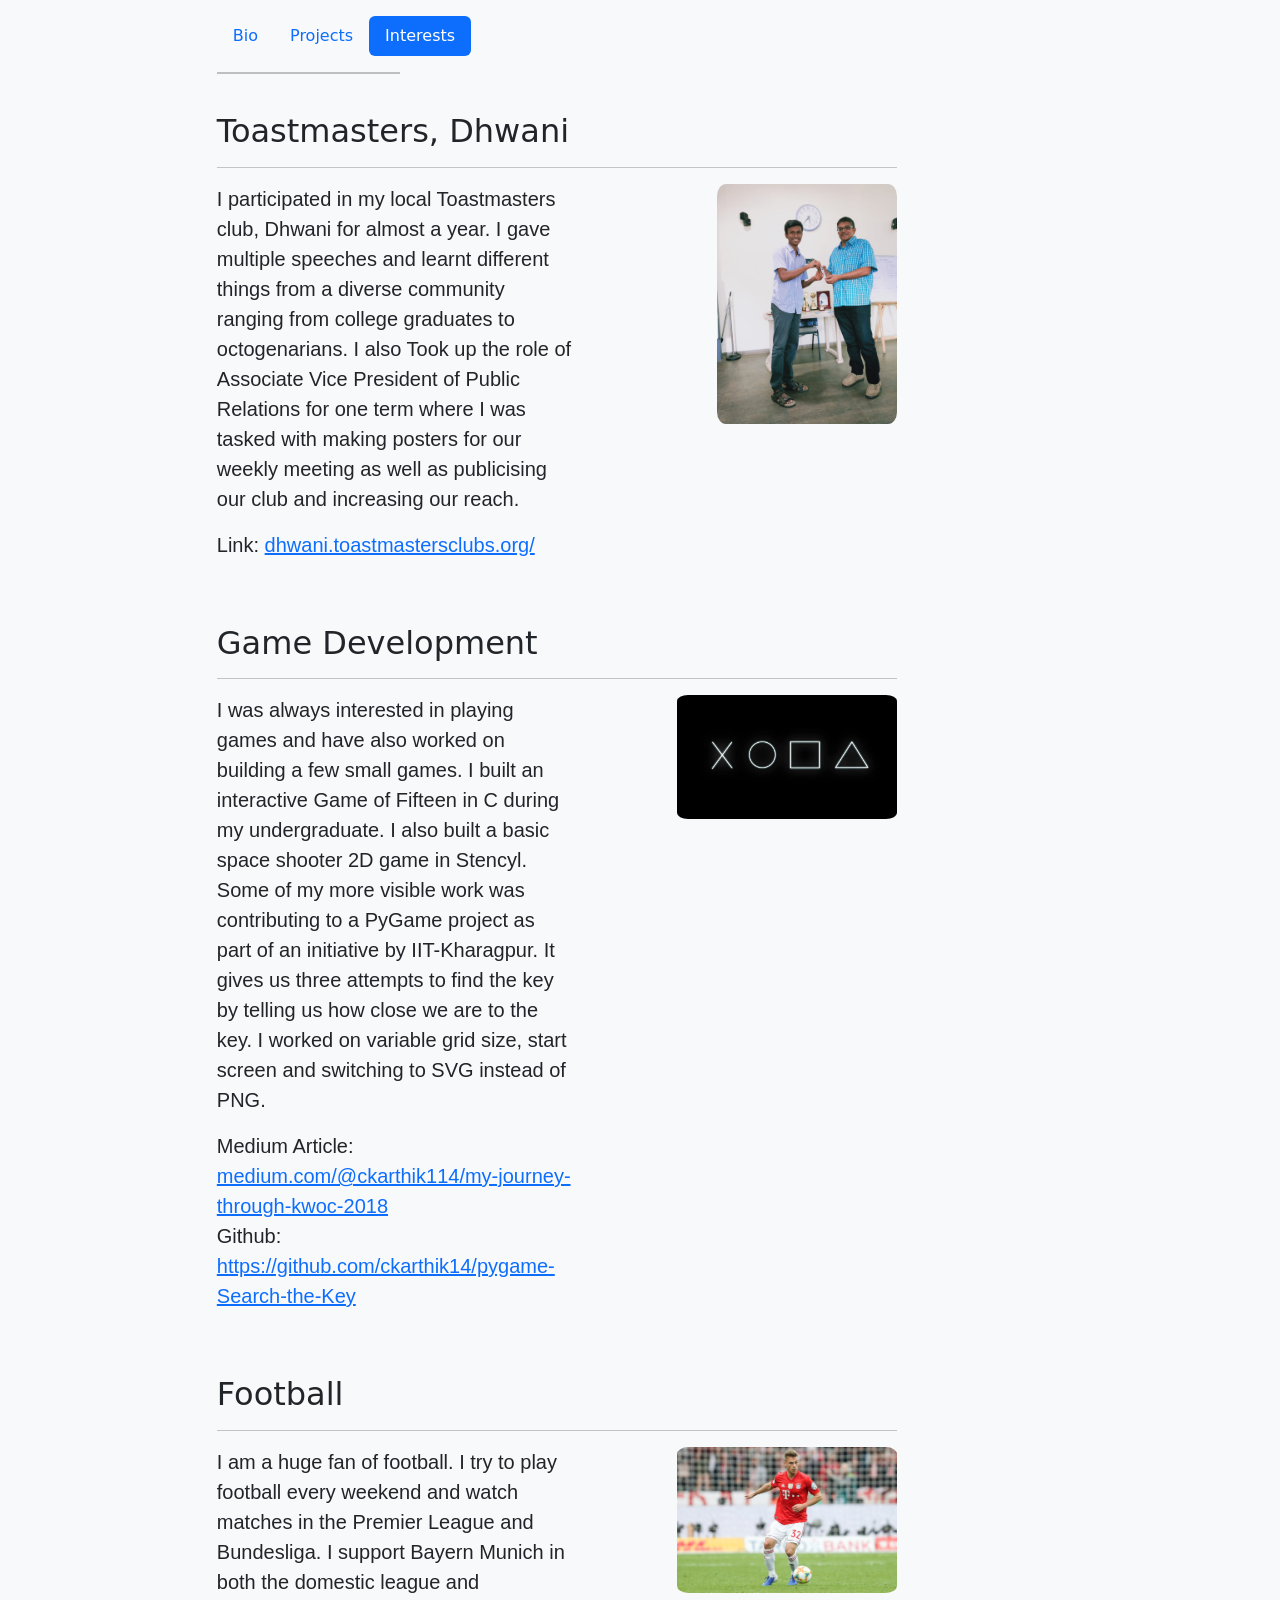
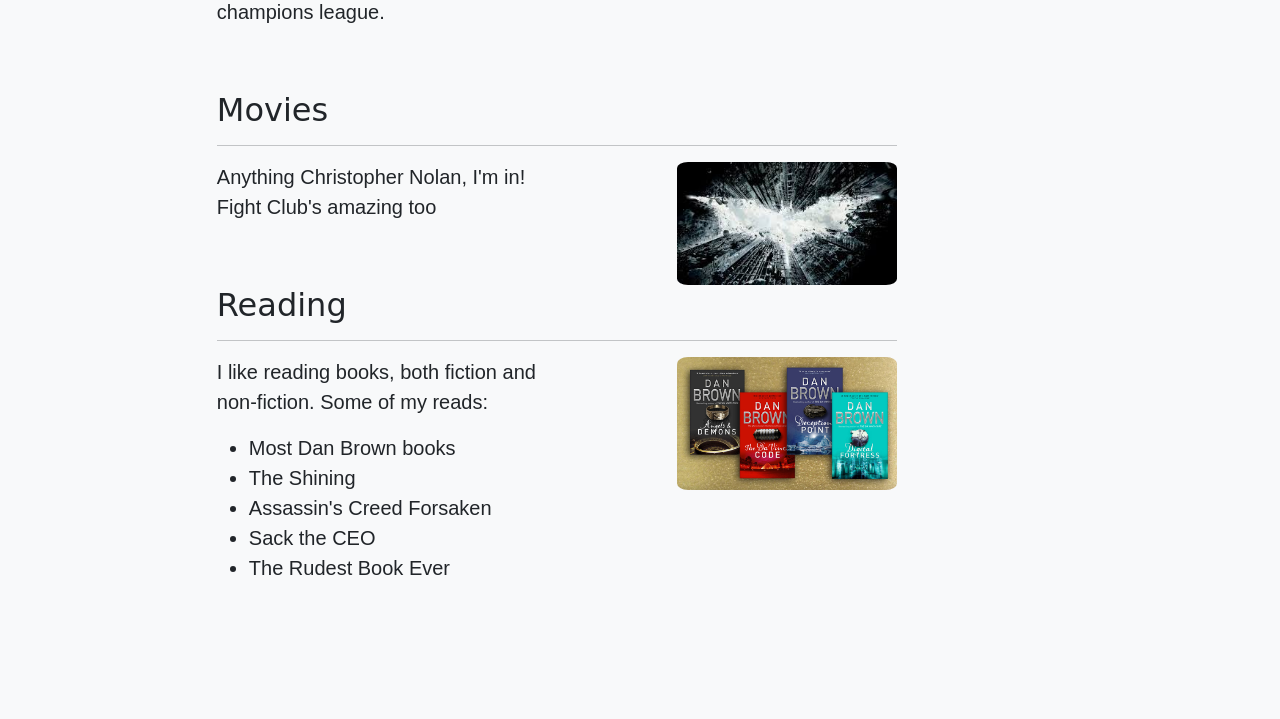
==== interests.html @ d8b8bfad "complete website" ====
<!DOCTYPE html>
<html>
<head>
	<title>Karthik Cottur</title>

    <meta charset="utf-8">
    <meta name="viewport" content="width=device-width, initial-scale=1">
    <meta name="description" content="">
    <title>Karthik Cottur</title>

	<link rel="stylesheet" href="assets/css/bootstrap.min.css">
    <link rel="stylesheet" href="assets/css/custom.css">


    </style>
</head>
<body class="bg-light">


    <div class="container content-margin content-nav">
        <header class="py-3">
            <ul class="nav nav-pills list-items-center">
                <li class="nav-item"><a href="./index.html" class="nav-link">Bio</a></li>
                <li class="nav-item"><a href="./projects.html" class="nav-link">Projects</a></li>
                <li class="nav-item"><a href="./interests.html" class="nav-link active" aria-current="page">Interests</a></li>
            </ul>
        </header>
        <div class="b-example-divider"></div>
    </div>
    

    <div class="container content-margin content-general">
        <h2>Toastmasters, Dhwani</h2><hr>
        <div class="pic-right">
            <img src = "assets/images/toastmasters.jpg" class="img-default-br" style="width: 180px;"/>
        </div>
        
        <div class="text-description-left">
            <p>
                I participated in my local Toastmasters club, Dhwani for almost a year. I gave multiple speeches and learnt different things from a diverse community ranging from college graduates to octogenarians. I also Took up the role of Associate Vice President of Public Relations for one term where I was tasked with making posters for our weekly meeting as well as publicising our club and increasing our reach.
                <br/>
                <p style="text-align: left;">
                    Link: <a href="https://dhwani.toastmastersclubs.org/" target="_blank">dhwani.toastmastersclubs.org/</a>
                </p>
            </p>
        </div>
    </div>

    <div class="container content-margin content-general">
        <h2>Game Development</h2><hr>
        <div class="pic-right">
            <img src = "assets/images/game-dev.jpg" class="img-default-br"/><br />
        </div>
        
        <div class="text-description-left">
            <p>
                I was always interested in playing games and have also worked on building a few small games. I built an interactive Game of Fifteen in C during my undergraduate. I also built a basic space shooter 2D game in Stencyl. Some of my more visible work was contributing to a PyGame project as part of an initiative by IIT-Kharagpur. It gives us three attempts to find the key by telling us how close we are to the key. I worked on variable grid size, start screen and switching to SVG instead of PNG.
                <br/>
                <p style="text-align: left;">
                    Medium Article: <a href="https://medium.com/@ckarthik114/my-journey-through-kwoc-2018-1ae8088c8c99" target="_blank">medium.com/@ckarthik114/my-journey-through-kwoc-2018</a><br />
                    Github: <a href="https://github.com/ckarthik14/pygame-Search-the-Key" target="_blank">https://github.com/ckarthik14/pygame-Search-the-Key</a>
                </p>
            </p>
        </div>
    </div>

    <div class="container content-margin content-general">
        <h2>Football</h2><hr>
        <div class="pic-right">
            <img src = "assets/images/football.jpeg" class="img-default-br"/>
        </div>
        
        <div class="text-description-left">
            <p>
                I am a huge fan of football. I try to play football every weekend and watch matches in the Premier League and Bundesliga. I support Bayern Munich in both the domestic league and champions league.
            </p>
        </div>
    </div>

    <div class="container content-margin content-general">
        <h2>Movies</h2><hr>
        <div class="pic-right">
            <img src = "assets/images/batman.jpg" class="img-default-br"/><br />
        </div>
        
        <div class="text-description-left">
            <p>
                Anything Christopher Nolan, I'm in! Fight Club's amazing too 
            </p>
        </div>
    </div>

    <div class="container content-margin content-general">
        <h2>Reading</h2><hr>
        <div class="pic-right">
            <img src = "assets/images/dan-brown.jpg" class="img-default-br"/><br />
        </div>
        
        <div class="text-description-left">
            <p>
                I like reading books, both fiction and non-fiction. Some of my reads:<br />
                <ul>
                    <li>Most Dan Brown books</li>
                    <li>The Shining</li>
                    <li>Assassin's Creed Forsaken</li>
                    <li>Sack the CEO</li>
                    <li>The Rudest Book Ever</li>

                </ul>
            </p>
        </div>
    </div>

    <br />
    <br />
    <br />

</body>
</html>
---- assets/css/custom.css ----
body {
    -ms-overflow-style: none; /* for Internet Explorer, Edge */
    scrollbar-width: none; /* for Firefox */
    overflow-y: scroll; 
  }
  
  body::-webkit-scrollbar {
    display: none; /* for Chrome, Safari, and Opera */
  }

.b-example-divider {
    width: 27%;
    height: 0rem;
    background-color: rgba(0, 0, 0, .1);
    border: solid rgba(0, 0, 0, .15);
    border-width: 1px 0;
    box-shadow: inset 0 .5em 1.5em rgba(0, 0, 0, .1), inset 0 .125em .5em rgba(0, 0, 0, .15);
}

.text-description-right {
    margin-left: 245px;
    font-size: 20px;
    font-family:'Trebuchet MS', 'Lucida Sans Unicode', 'Lucida Grande', 'Lucida Sans', Arial, sans-serif;
}

.text-description-left {
    margin-right: 325px;
    font-size: 20px;
    font-family:'Trebuchet MS', 'Lucida Sans Unicode', 'Lucida Grande', 'Lucida Sans', Arial, sans-serif;
}

.img-default {
    width: 220px;
    height: auto;
    border-radius: 5%;
}

.img-default-br {
    width: 220px;
    height: auto;
    border-radius: 5%;
    margin-bottom: 5%;
}

.pic-left {
    border-radius: 5%;
    text-align: center;
    float: left;
}

.pic-right {
    text-align: center;
    float: right;
}

.pic-desc {
    font-size: 20px;
    font-family:'Trebuchet MS', 'Lucida Sans Unicode', 'Lucida Grande', 'Lucida Sans', Arial, sans-serif;
    margin-top: 3%;
}

.img-small {
    width: 30px;
    height: auto;
}

.content-margin {
    flex:0 0 auto;
    width:55%;
    justify-content: left;
    margin-left: 16%;
}

.content-general {
    margin-bottom: 5%;
}

.content-nav {
    margin-bottom: 3%;
}

.content-bio {
    flex:0 0 auto;
    width: 16.667%;
    float: right;
    margin-right: 7%;
}

.content-bio-space {
    width: 15%;
}

@media (max-width: 1000px) {
    body {
        -ms-overflow-style: none; /* for Internet Explorer, Edge */
        scrollbar-width: none; /* for Firefox */
        overflow-y: scroll; 
        width: 100%;
      }
      
      body::-webkit-scrollbar {
        display: none; /* for Chrome, Safari, and Opera */
      }

    .list-items-center{
        width:max-content;
        margin: auto;
    }

    .b-example-divider {
        width: 245px;
        height: 0rem;
        background-color: rgba(0, 0, 0, .1);
        border: solid rgba(0, 0, 0, .15);
        border-width: 1px 0;
        box-shadow: inset 0 .5em 1.5em rgba(0, 0, 0, .1), inset 0 .125em .5em rgba(0, 0, 0, .15);
        margin: auto;
    }
    
    .text-description-right {
        margin: auto;
        text-align: justify;
        font-size: 18px;
        font-family:'Trebuchet MS', 'Lucida Sans Unicode', 'Lucida Grande', 'Lucida Sans', Arial, sans-serif;
    }
    
    .text-description-left {
        margin: auto;
        text-align: justify;
        font-size: 18px;
        font-family:'Trebuchet MS', 'Lucida Sans Unicode', 'Lucida Grande', 'Lucida Sans', Arial, sans-serif;
    }
    
    .img-default {
        width: 220px;
        height: auto;
        border-radius: 5%;
    }
    
    .pic-left {
        float:none;
        margin: auto
    }
    
    .pic-right {
        float: none;
        margin: auto;
    }
    
    .pic-desc {
        font-size: 20px;
        font-family:'Trebuchet MS', 'Lucida Sans Unicode', 'Lucida Grande', 'Lucida Sans', Arial, sans-serif;
        margin-top: 3%;
    }
    
    .img-small {
        width: 30px;
        height: auto;
    }
    
    .content-margin {
        flex:0 0 auto;
        width:87%;
        text-align: center;
        justify-content: center;
        margin-left: auto;
    }

    .content-general {
        margin-bottom: 9%;
    }
    
    .content-nav {
        margin-bottom: 3%;
    }
    
    .content-bio {
        flex:0 0 auto;
        width: 75%;
        margin-bottom: 7%;
        float:none;
        margin-top: auto;
        margin-right: auto;
    }

    .content-bio-space {
        height: auto;
    }
}
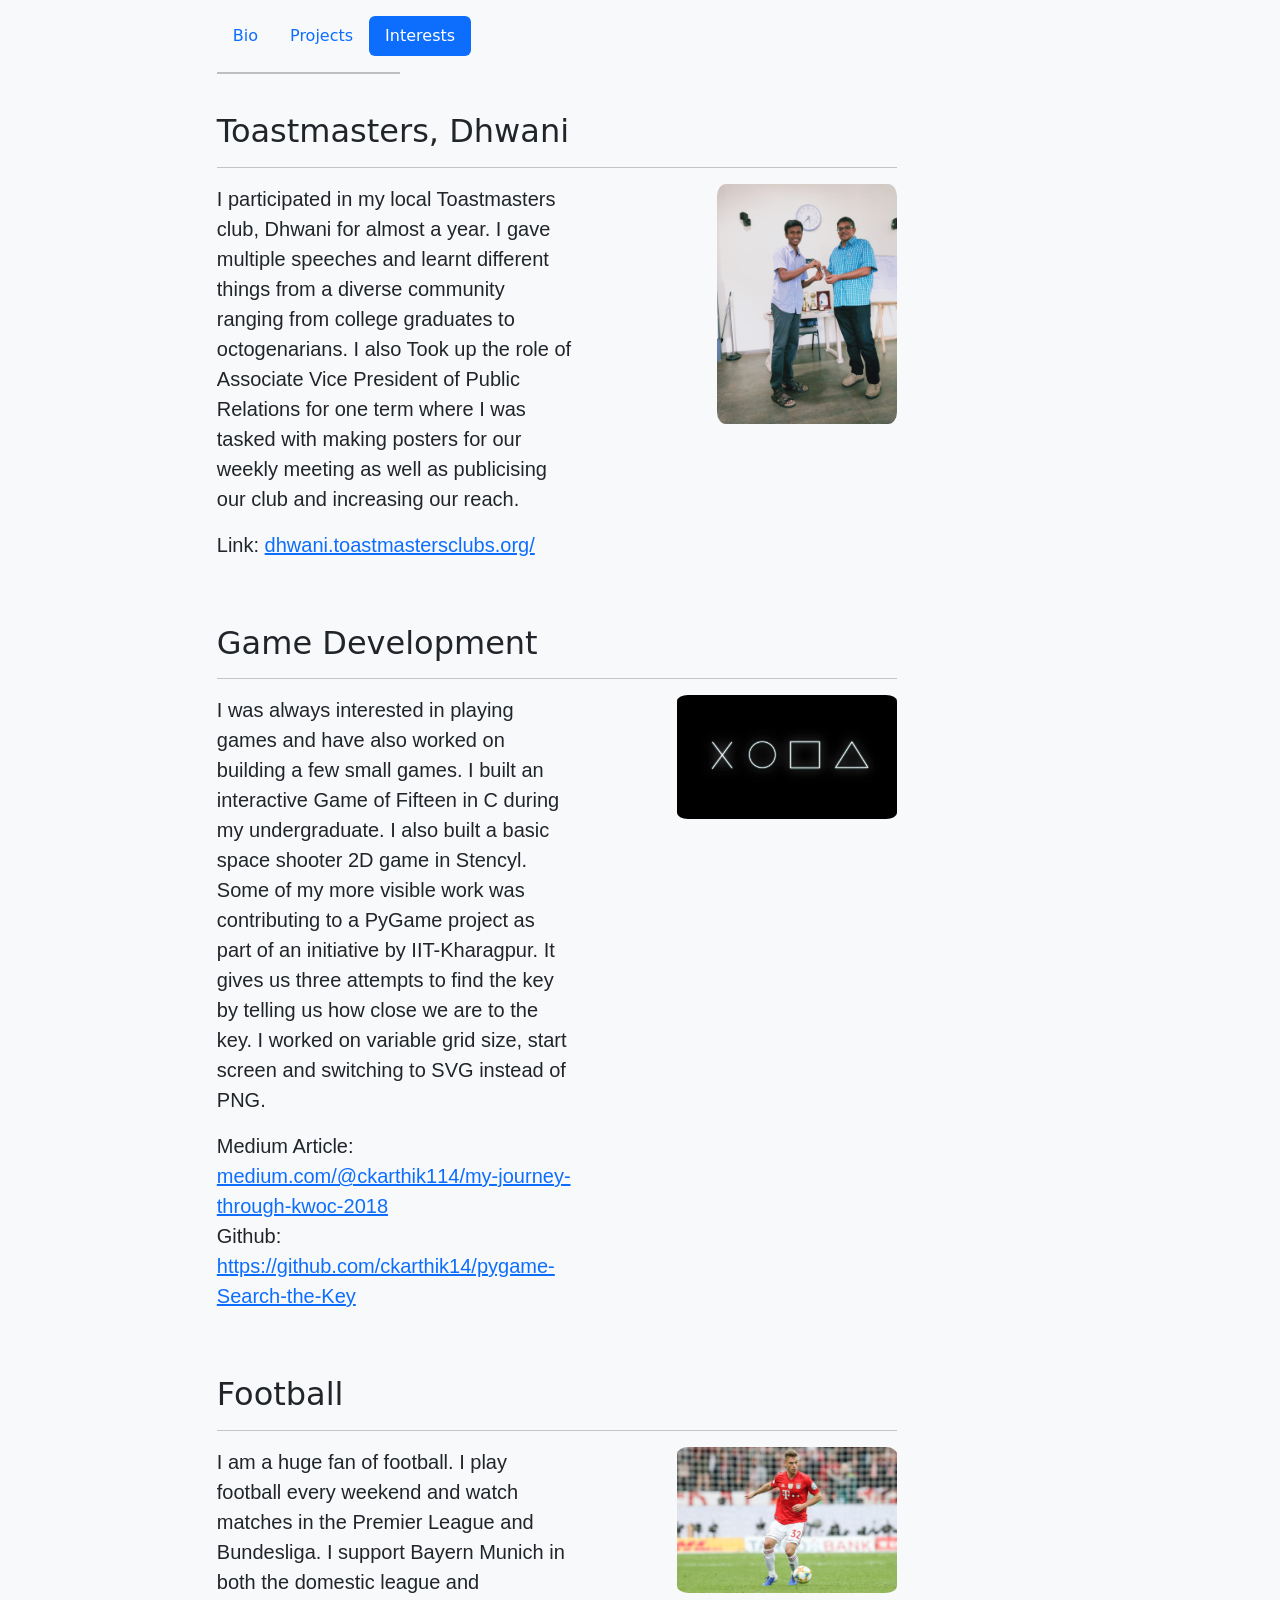
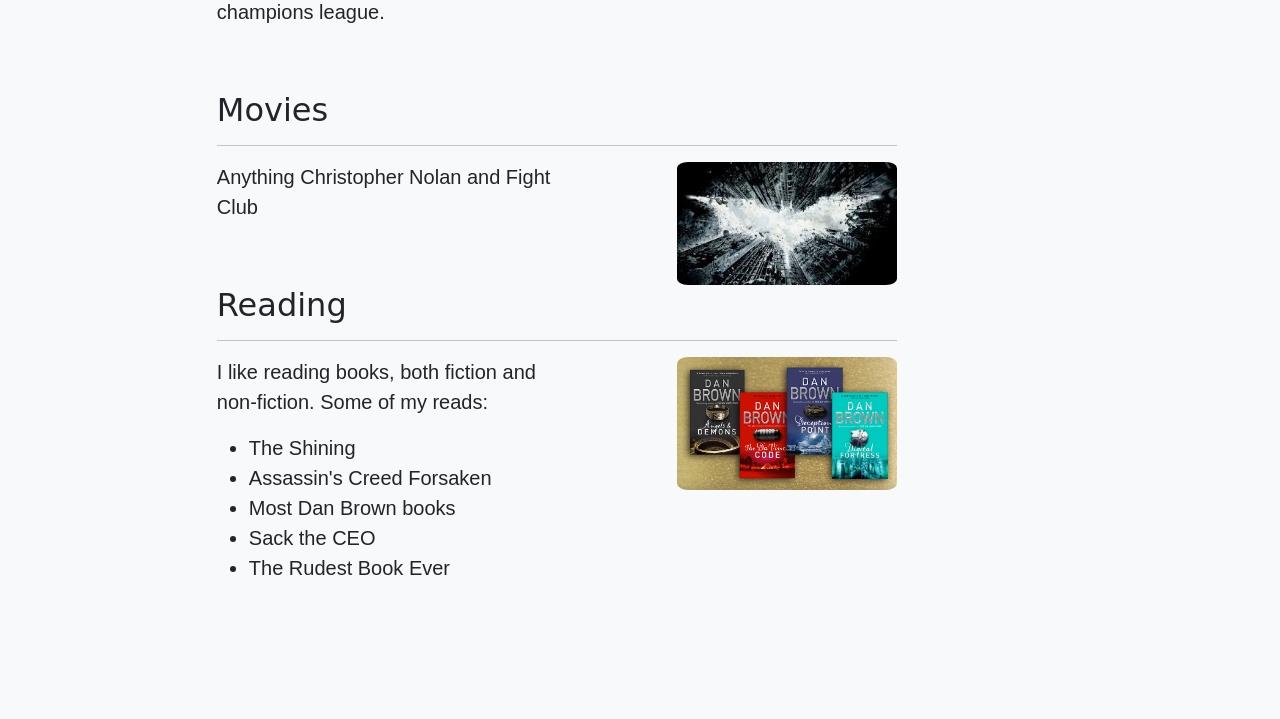
==== commit 6cc8b044: "updated stuff" ====
--- a/interests.html
+++ b/interests.html
@@ -72,7 +72,7 @@
         
         <div class="text-description-left">
             <p>
-                I am a huge fan of football. I try to play football every weekend and watch matches in the Premier League and Bundesliga. I support Bayern Munich in both the domestic league and champions league.
+                I am a huge fan of football. I play football every weekend and watch matches in the Premier League and Bundesliga. I support Bayern Munich in both the domestic league and champions league.
             </p>
         </div>
     </div>
@@ -85,7 +85,7 @@
         
         <div class="text-description-left">
             <p>
-                Anything Christopher Nolan, I'm in! Fight Club's amazing too 
+                Anything Christopher Nolan and Fight Club 
             </p>
         </div>
     </div>
@@ -100,9 +100,9 @@
             <p>
                 I like reading books, both fiction and non-fiction. Some of my reads:<br />
                 <ul>
-                    <li>Most Dan Brown books</li>
                     <li>The Shining</li>
                     <li>Assassin's Creed Forsaken</li>
+                    <li>Most Dan Brown books</li>
                     <li>Sack the CEO</li>
                     <li>The Rudest Book Ever</li>
 
--- a/assets/css/custom.css
+++ b/assets/css/custom.css
@@ -171,13 +171,13 @@
     }
     
     .content-nav {
-        margin-bottom: 3%;
+        margin-bottom: 10%;
     }
     
     .content-bio {
         flex:0 0 auto;
         width: 75%;
-        margin-bottom: 7%;
+        margin-bottom: 15%;
         float:none;
         margin-top: auto;
         margin-right: auto;
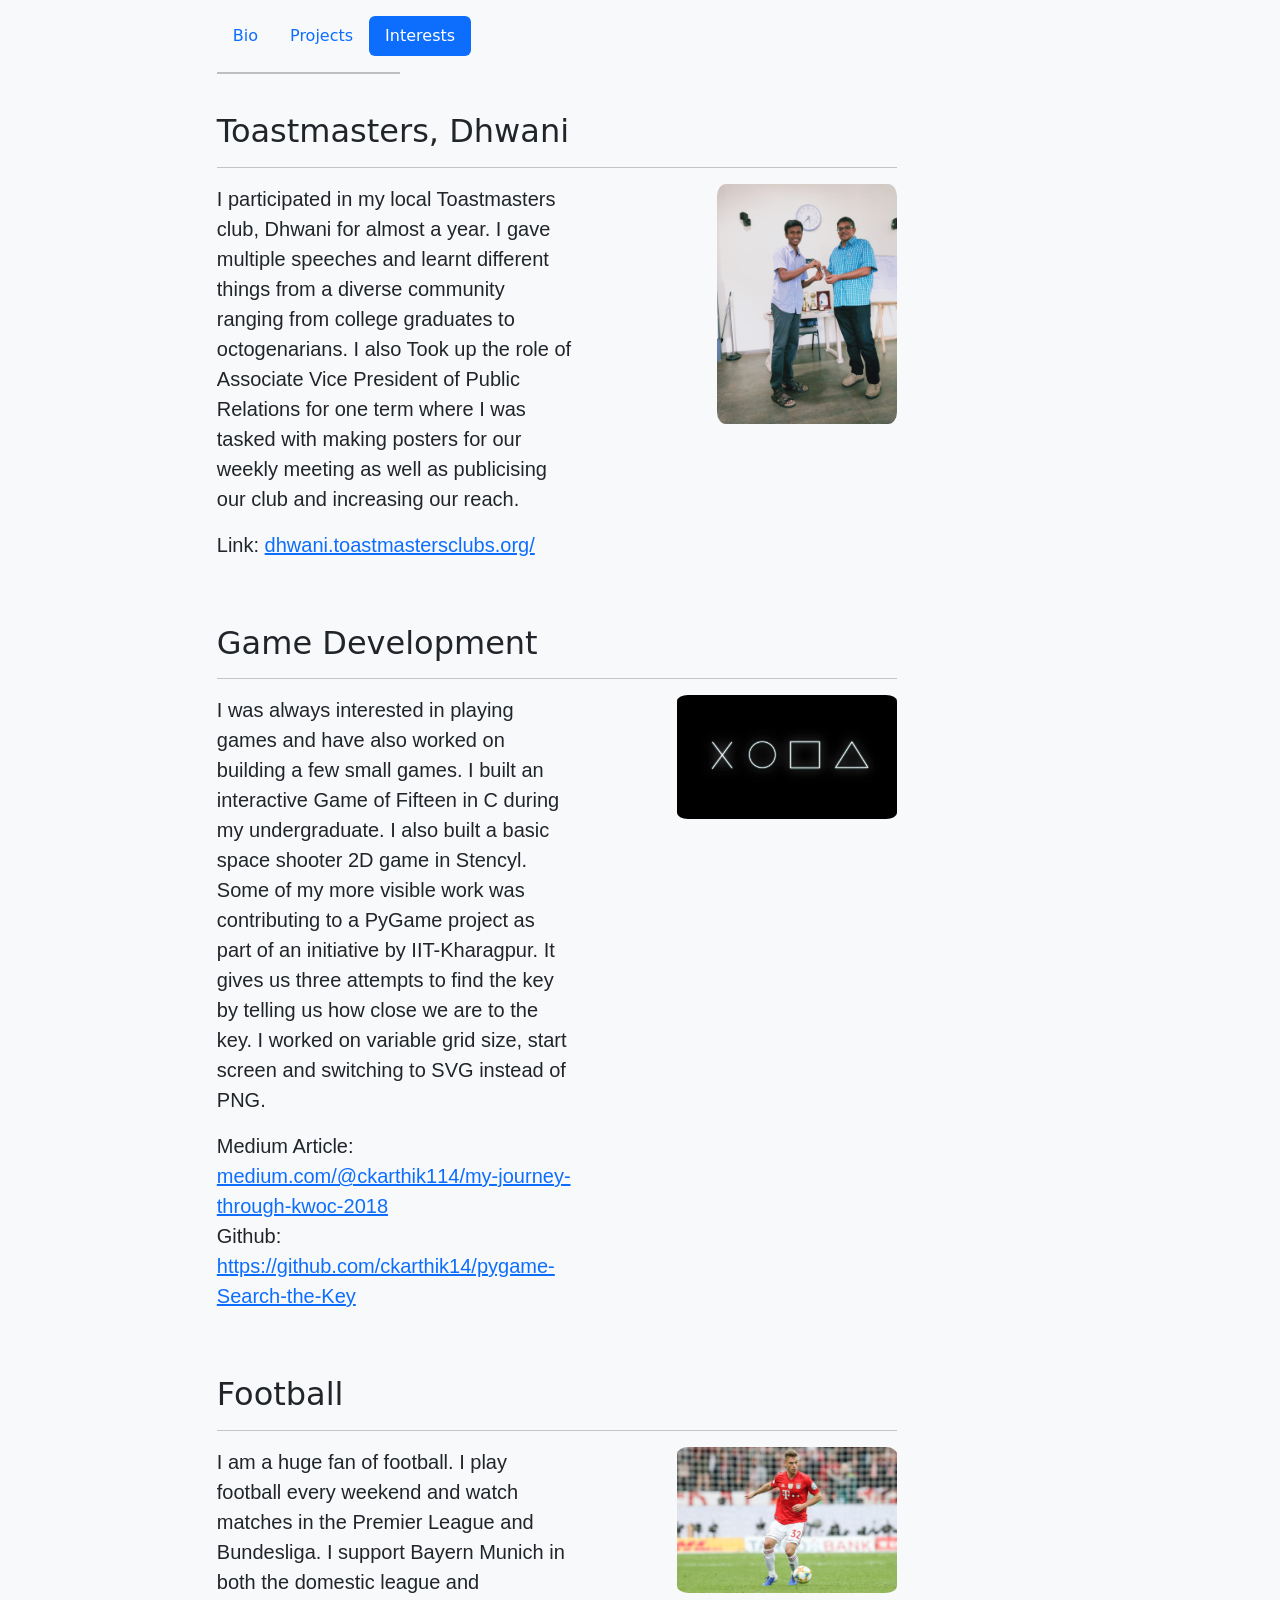
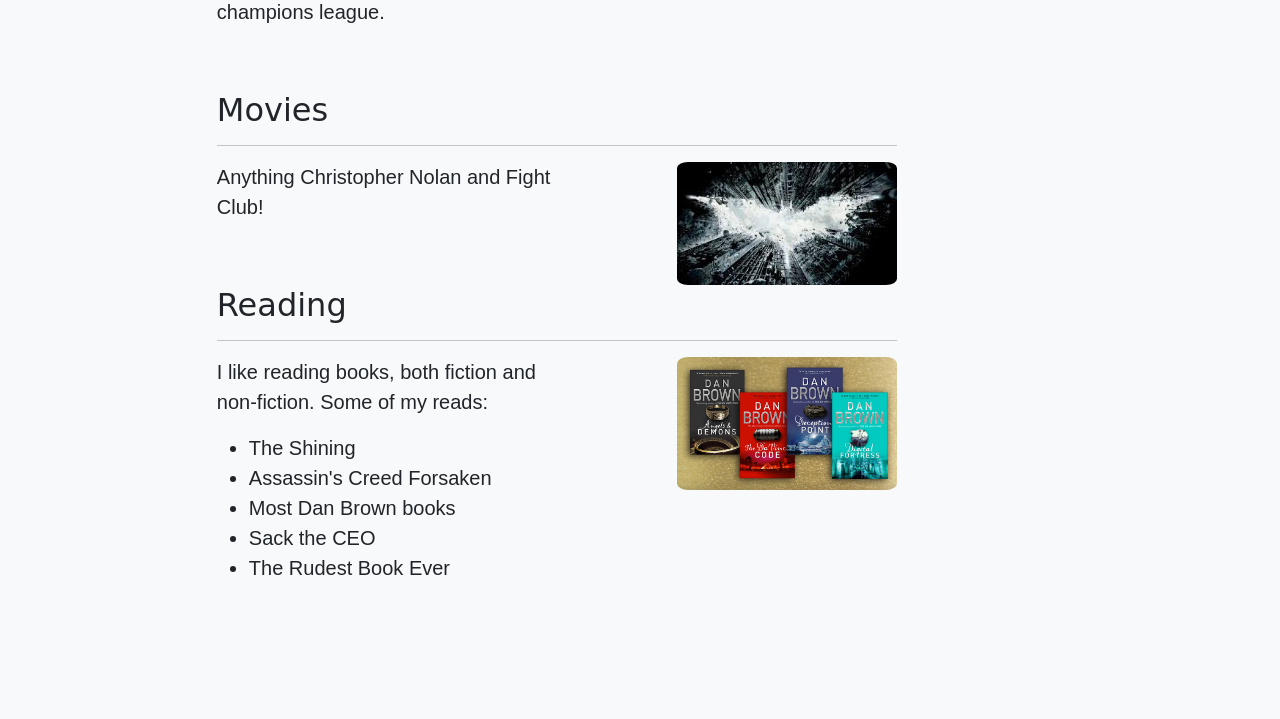
==== commit 8cfc0f10: "small change" ====
--- a/interests.html
+++ b/interests.html
@@ -85,7 +85,7 @@
         
         <div class="text-description-left">
             <p>
-                Anything Christopher Nolan and Fight Club 
+                Anything Christopher Nolan and Fight Club!
             </p>
         </div>
     </div>
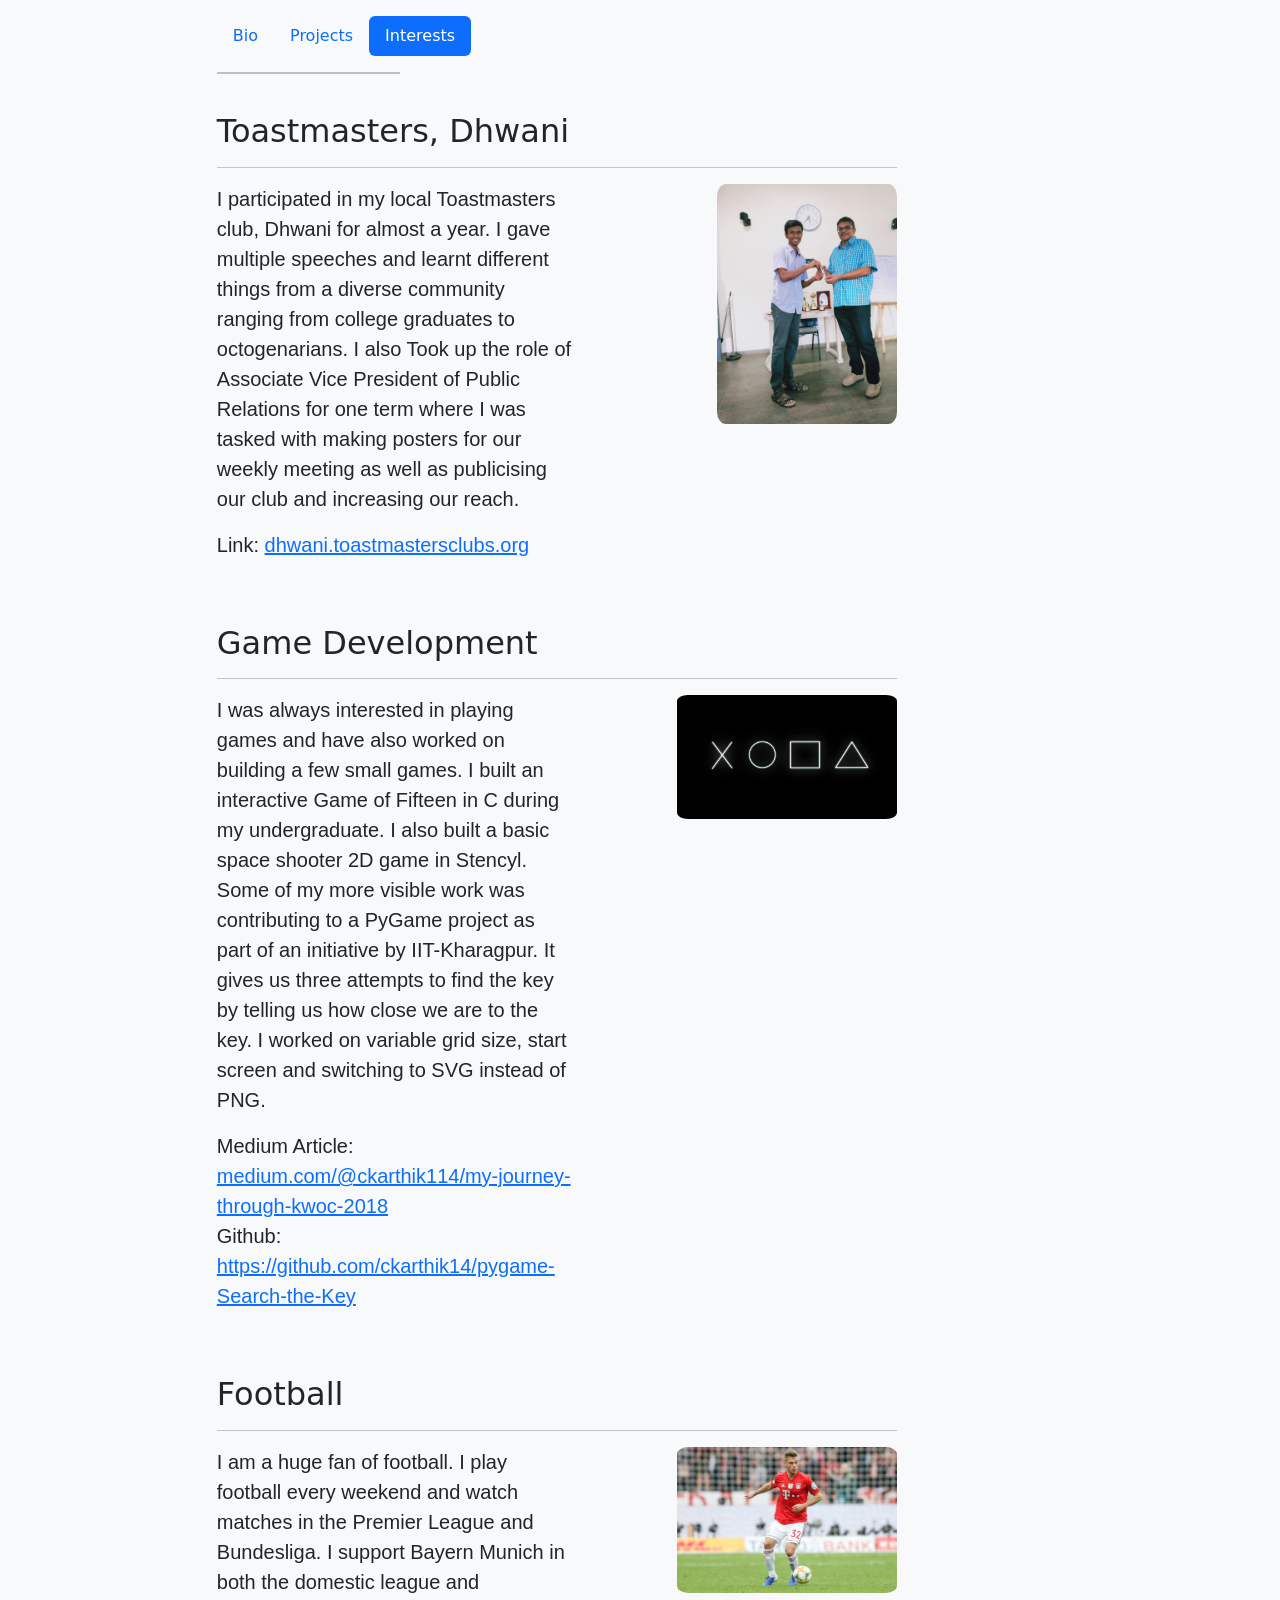
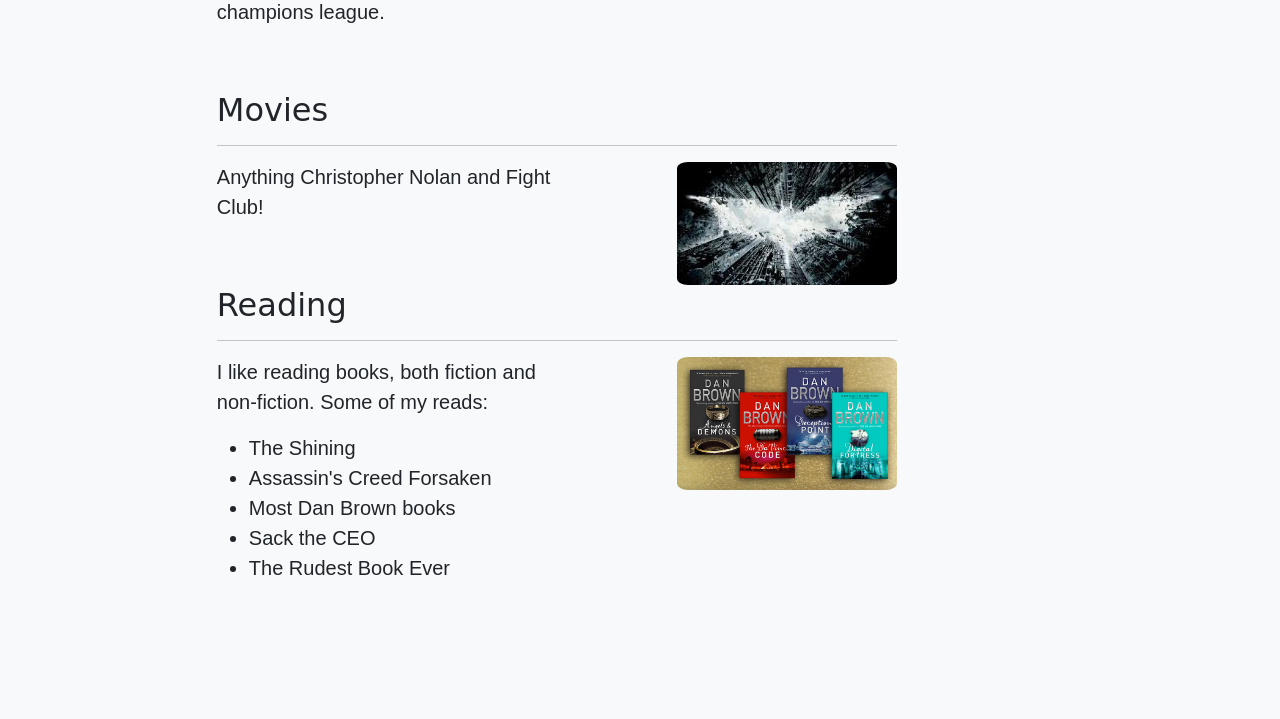
==== commit 7501ca69: "small change" ====
--- a/interests.html
+++ b/interests.html
@@ -10,7 +10,7 @@
 
 	<link rel="stylesheet" href="assets/css/bootstrap.min.css">
     <link rel="stylesheet" href="assets/css/custom.css">
-
+    <link rel="icon" href="assets/images/kc.jpeg">
 
     </style>
 </head>
@@ -40,7 +40,7 @@
                 I participated in my local Toastmasters club, Dhwani for almost a year. I gave multiple speeches and learnt different things from a diverse community ranging from college graduates to octogenarians. I also Took up the role of Associate Vice President of Public Relations for one term where I was tasked with making posters for our weekly meeting as well as publicising our club and increasing our reach.
                 <br/>
                 <p style="text-align: left;">
-                    Link: <a href="https://dhwani.toastmastersclubs.org/" target="_blank">dhwani.toastmastersclubs.org/</a>
+                    Link: <a href="https://dhwani.toastmastersclubs.org/" target="_blank">dhwani.toastmastersclubs.org</a>
                 </p>
             </p>
         </div>
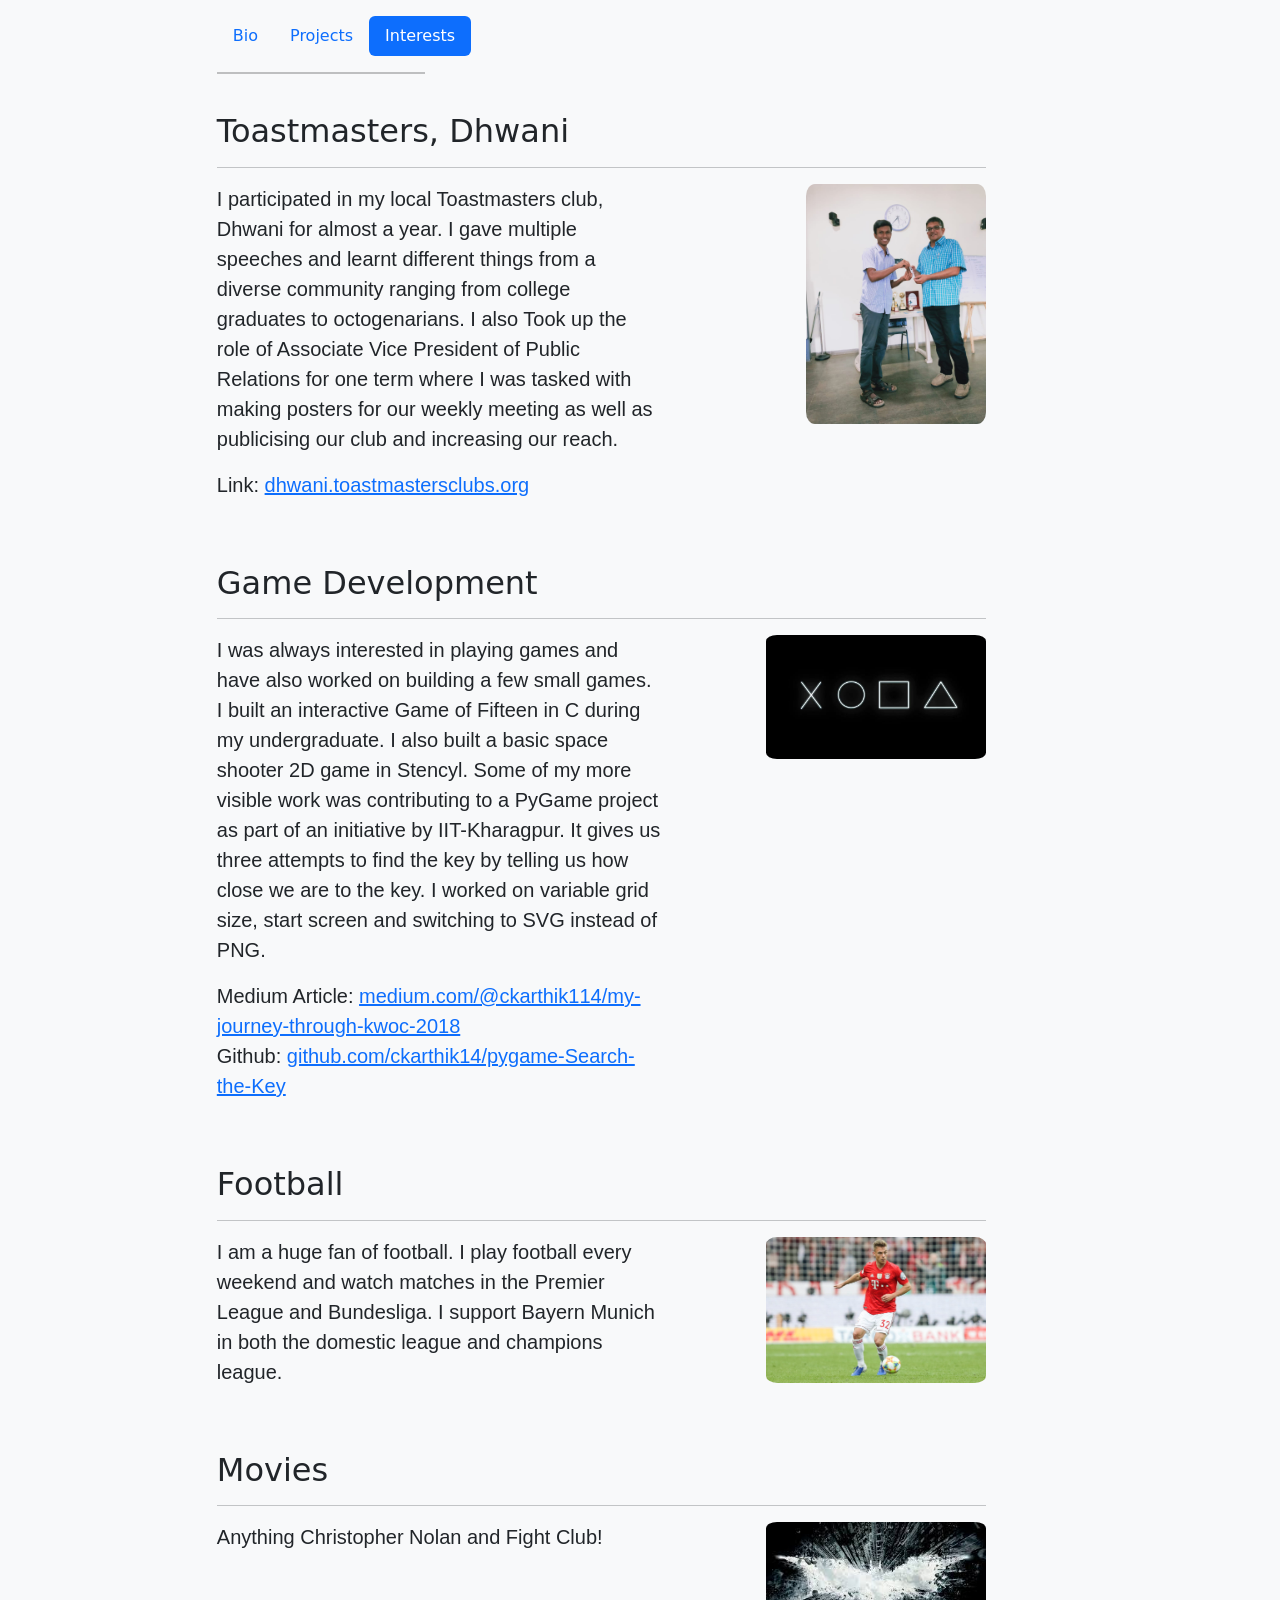
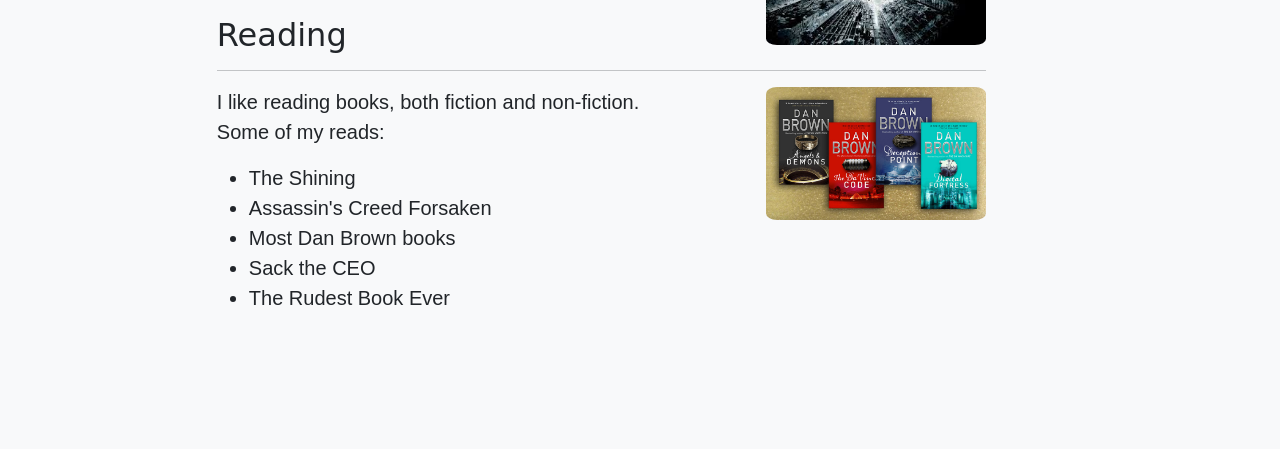
==== commit 82c929b4: "more improvements" ====
--- a/interests.html
+++ b/interests.html
@@ -17,7 +17,7 @@
 <body class="bg-light">
 
 
-    <div class="container content-margin content-nav">
+    <div class="container content-margin-wide content-nav">
         <header class="py-3">
             <ul class="nav nav-pills list-items-center">
                 <li class="nav-item"><a href="./index.html" class="nav-link">Bio</a></li>
@@ -29,7 +29,7 @@
     </div>
     
 
-    <div class="container content-margin content-general">
+    <div class="container content-margin-wide content-general">
         <h2>Toastmasters, Dhwani</h2><hr>
         <div class="pic-right">
             <img src = "assets/images/toastmasters.jpg" class="img-default-br" style="width: 180px;"/>
@@ -46,7 +46,7 @@
         </div>
     </div>
 
-    <div class="container content-margin content-general">
+    <div class="container content-margin-wide content-general">
         <h2>Game Development</h2><hr>
         <div class="pic-right">
             <img src = "assets/images/game-dev.jpg" class="img-default-br"/><br />
@@ -58,13 +58,13 @@
                 <br/>
                 <p style="text-align: left;">
                     Medium Article: <a href="https://medium.com/@ckarthik114/my-journey-through-kwoc-2018-1ae8088c8c99" target="_blank">medium.com/@ckarthik114/my-journey-through-kwoc-2018</a><br />
-                    Github: <a href="https://github.com/ckarthik14/pygame-Search-the-Key" target="_blank">https://github.com/ckarthik14/pygame-Search-the-Key</a>
+                    Github: <a href="https://github.com/ckarthik14/pygame-Search-the-Key" target="_blank">github.com/ckarthik14/pygame-Search-the-Key</a>
                 </p>
             </p>
         </div>
     </div>
 
-    <div class="container content-margin content-general">
+    <div class="container content-margin-wide content-general">
         <h2>Football</h2><hr>
         <div class="pic-right">
             <img src = "assets/images/football.jpeg" class="img-default-br"/>
@@ -77,7 +77,7 @@
         </div>
     </div>
 
-    <div class="container content-margin content-general">
+    <div class="container content-margin-wide content-general">
         <h2>Movies</h2><hr>
         <div class="pic-right">
             <img src = "assets/images/batman.jpg" class="img-default-br"/><br />
@@ -90,7 +90,7 @@
         </div>
     </div>
 
-    <div class="container content-margin content-general">
+    <div class="container content-margin-wide content-general">
         <h2>Reading</h2><hr>
         <div class="pic-right">
             <img src = "assets/images/dan-brown.jpg" class="img-default-br"/><br />
--- a/assets/css/custom.css
+++ b/assets/css/custom.css
@@ -67,6 +67,13 @@
 .content-margin {
     flex:0 0 auto;
     width:55%;
+    justify-content: left;
+    margin-left: 16%;
+}
+
+.content-margin-wide {
+    flex:0 0 auto;
+    width:62%;
     justify-content: left;
     margin-left: 16%;
 }
@@ -122,6 +129,7 @@
         text-align: justify;
         font-size: 18px;
         font-family:'Trebuchet MS', 'Lucida Sans Unicode', 'Lucida Grande', 'Lucida Sans', Arial, sans-serif;
+        width: 100%;
     }
     
     .text-description-left {
@@ -129,6 +137,7 @@
         text-align: justify;
         font-size: 18px;
         font-family:'Trebuchet MS', 'Lucida Sans Unicode', 'Lucida Grande', 'Lucida Sans', Arial, sans-serif;
+        width: 100%;
     }
     
     .img-default {
@@ -164,10 +173,20 @@
         text-align: center;
         justify-content: center;
         margin-left: auto;
+        overflow-wrap: break-word;
+    }
+
+    .content-margin-wide {
+        flex:0 0 auto;
+        width:87%;
+        text-align: center;
+        justify-content: center;
+        margin-left: auto;
+        overflow-wrap: break-word;
     }
 
     .content-general {
-        margin-bottom: 9%;
+        margin-bottom: 20%;
     }
     
     .content-nav {
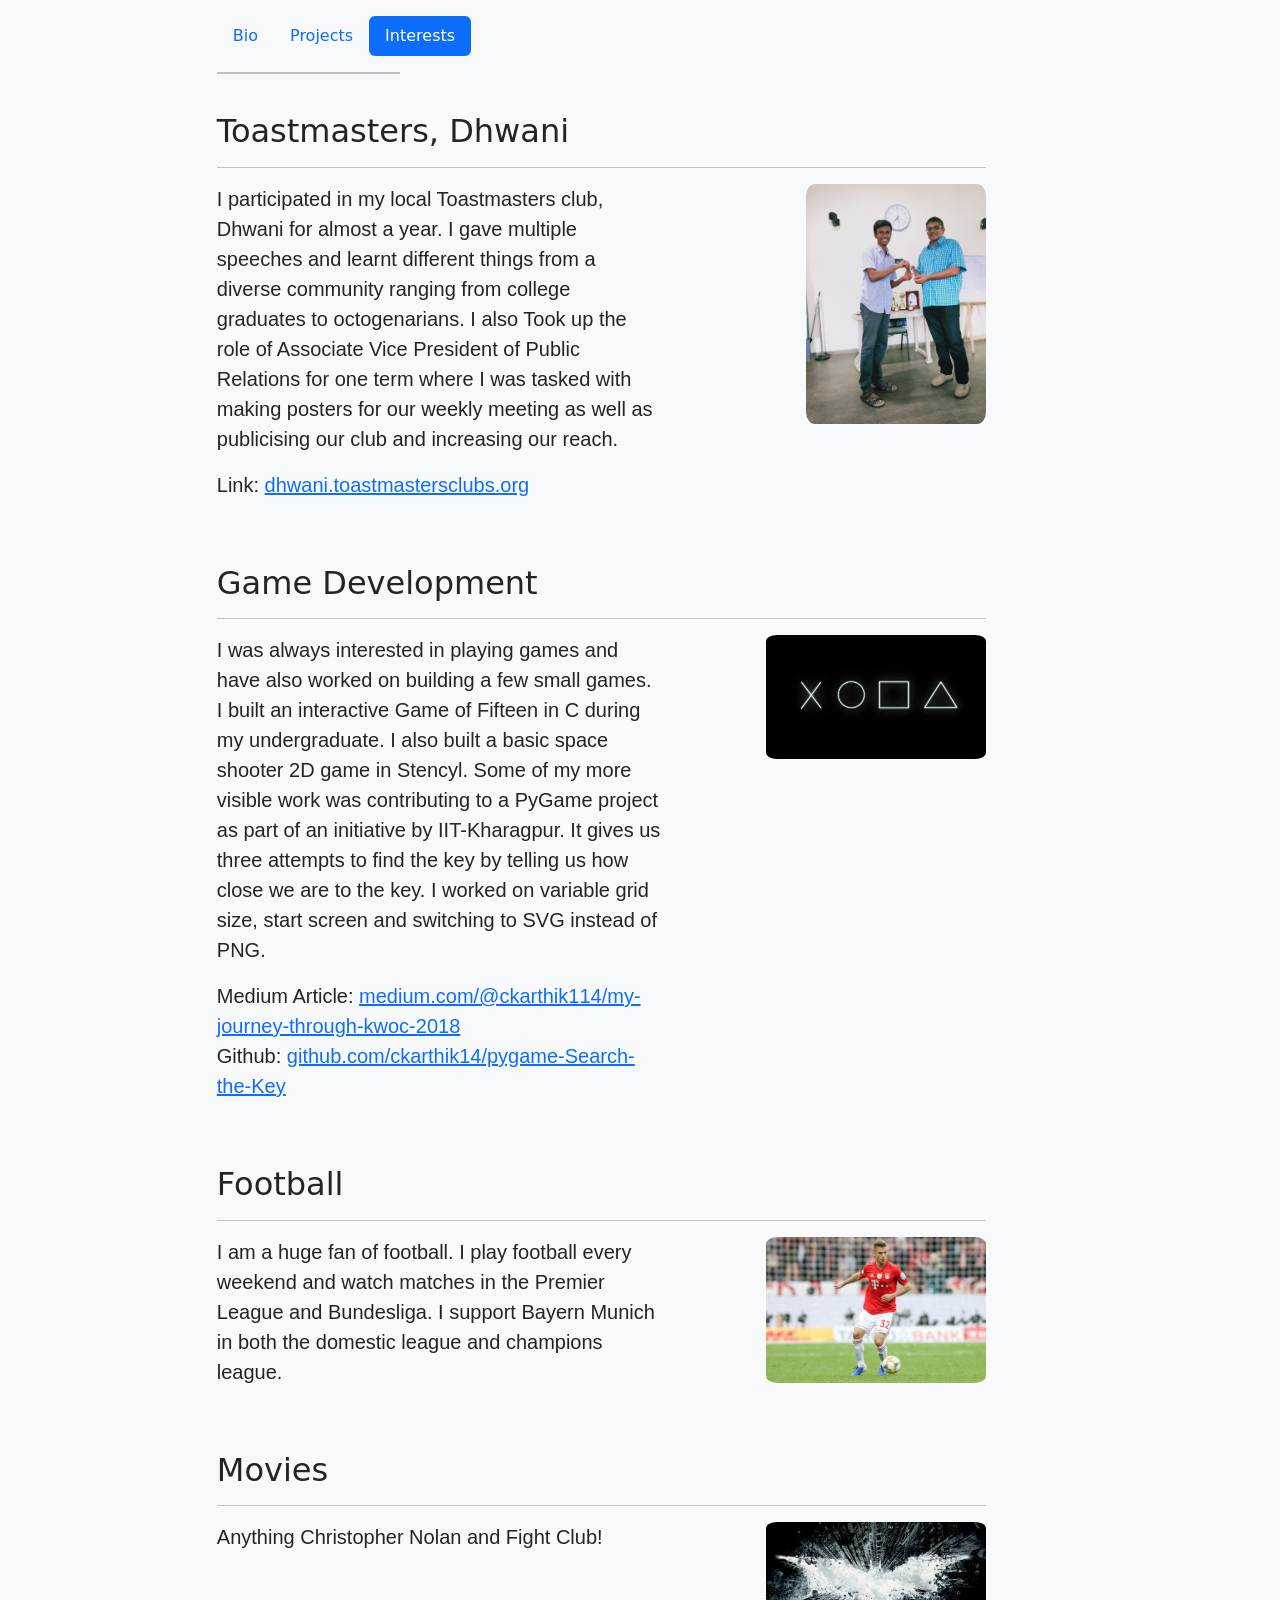
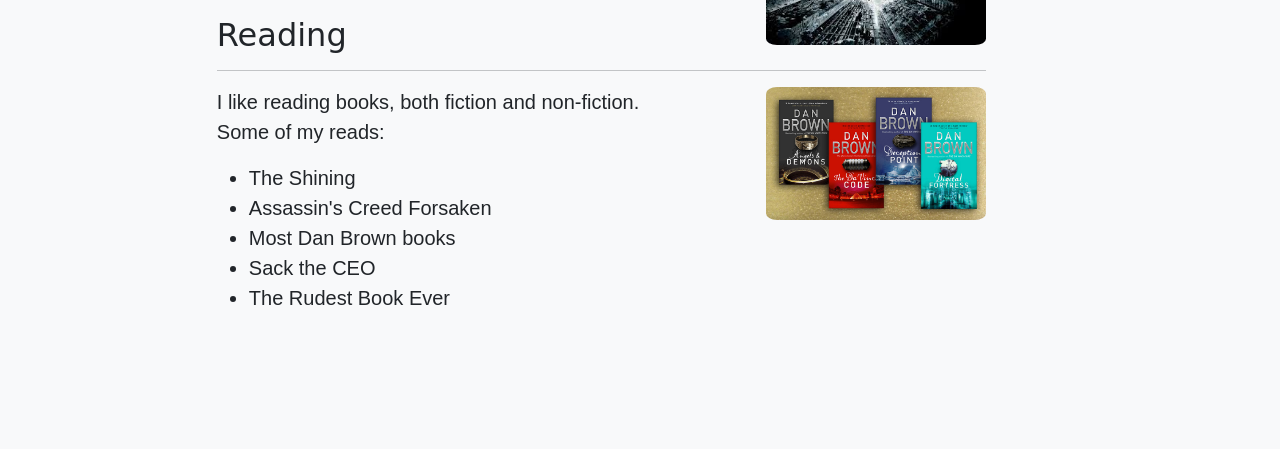
==== commit c1932558: "small change" ====
--- a/interests.html
+++ b/interests.html
@@ -17,7 +17,7 @@
 <body class="bg-light">
 
 
-    <div class="container content-margin-wide content-nav">
+    <div class="container content-margin content-nav">
         <header class="py-3">
             <ul class="nav nav-pills list-items-center">
                 <li class="nav-item"><a href="./index.html" class="nav-link">Bio</a></li>
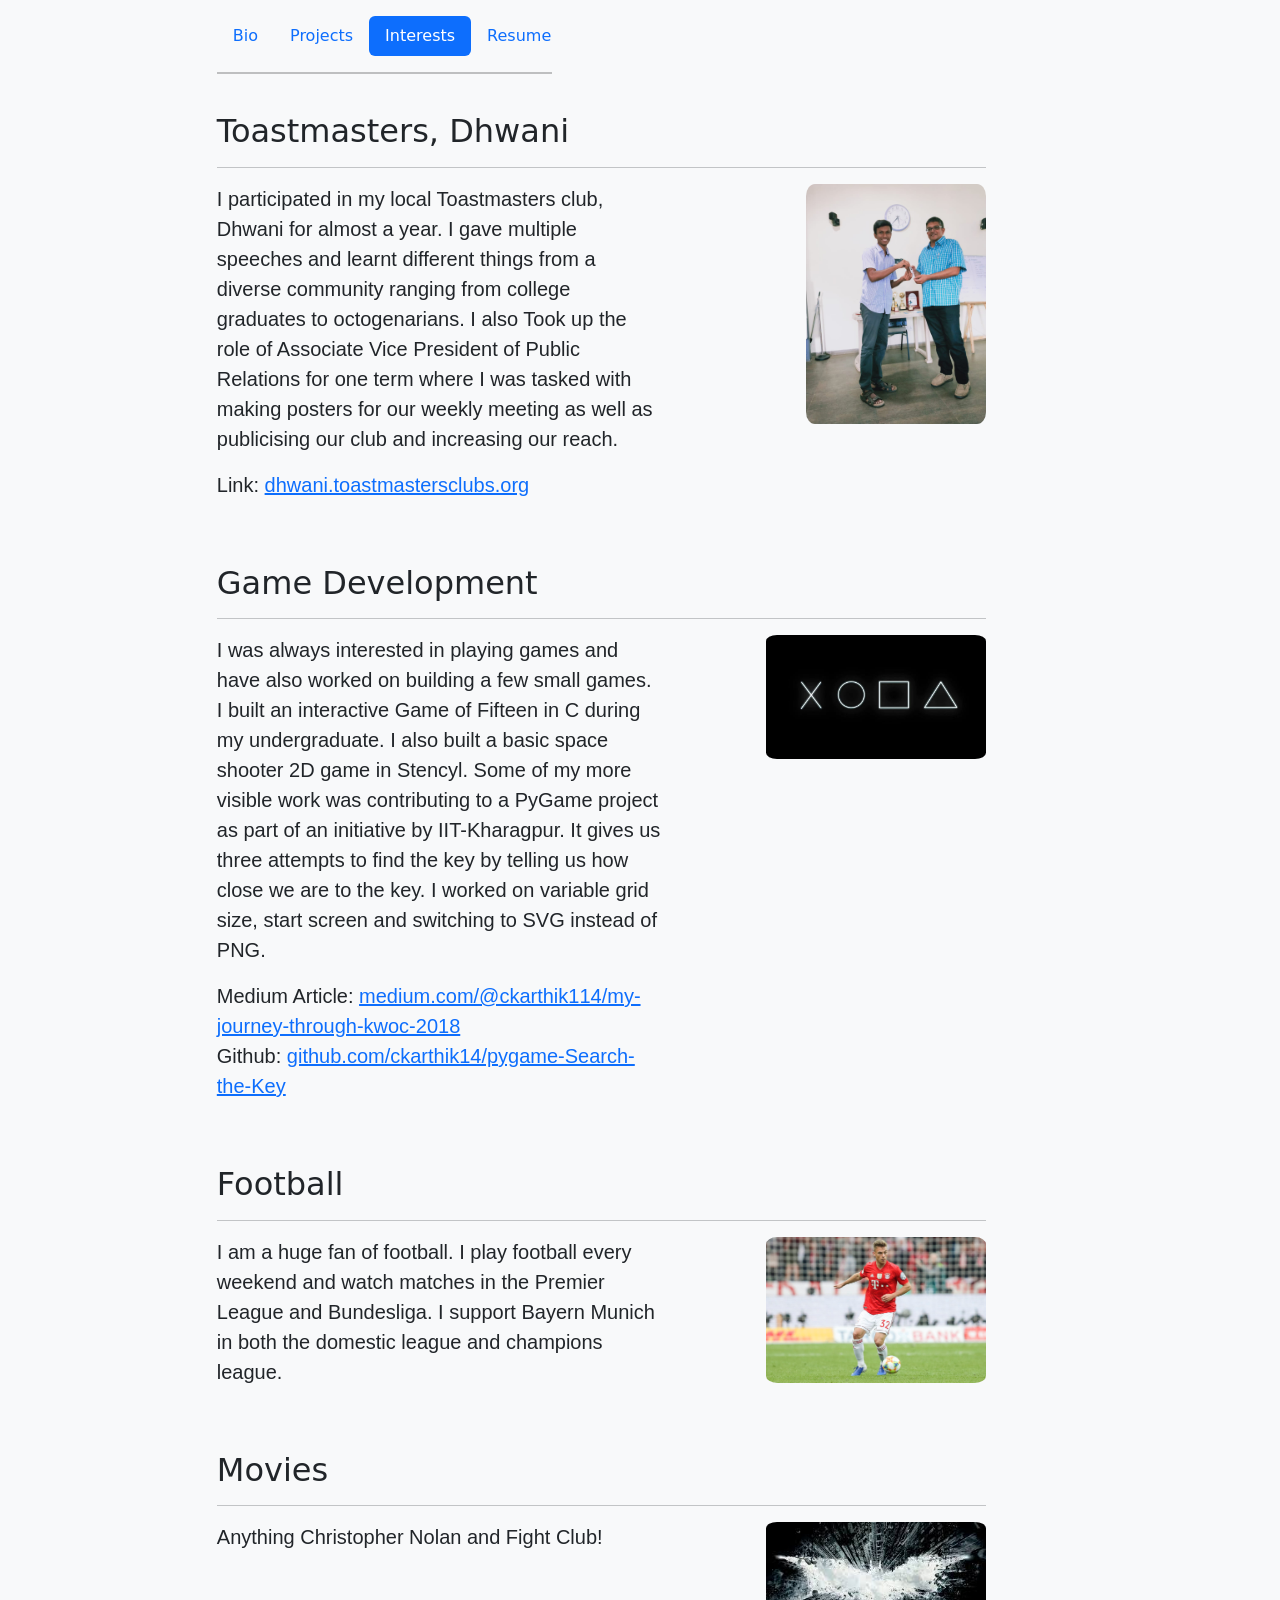
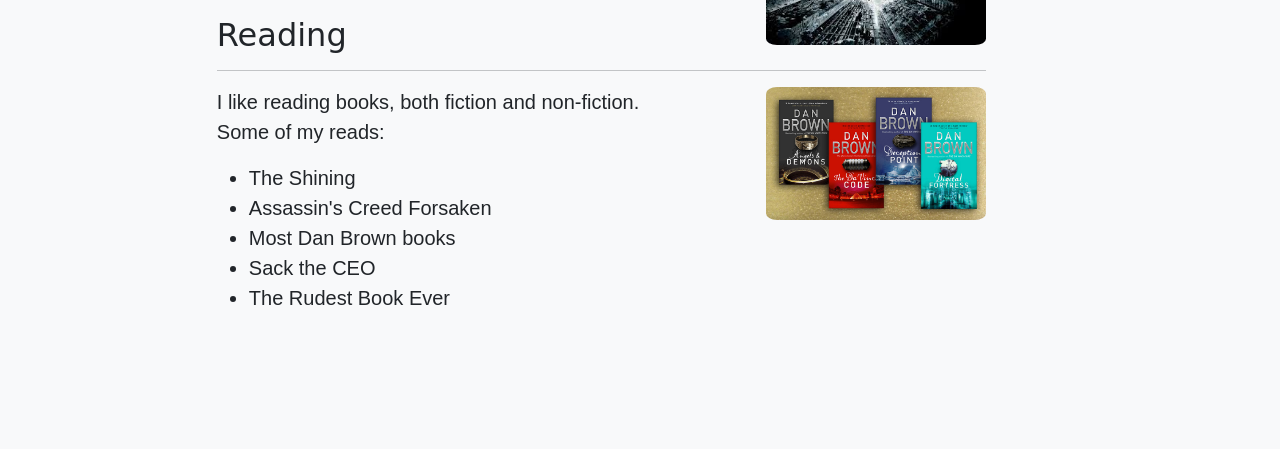
==== commit f5b43d25: "added resume" ====
--- a/interests.html
+++ b/interests.html
@@ -17,12 +17,13 @@
 <body class="bg-light">
 
 
-    <div class="container content-margin content-nav">
+    <div class="container content-margin-nav content-nav">
         <header class="py-3">
             <ul class="nav nav-pills list-items-center">
                 <li class="nav-item"><a href="./index.html" class="nav-link">Bio</a></li>
                 <li class="nav-item"><a href="./projects.html" class="nav-link">Projects</a></li>
                 <li class="nav-item"><a href="./interests.html" class="nav-link active" aria-current="page">Interests</a></li>
+                <li class="nav-item"><a href="https://drive.google.com/file/d/1UeROEjgNG6u8XpuEc9ZIUlRobtthca2J/view?usp=sharing" target="_blank" class="nav-link">Resume</a></li>
             </ul>
         </header>
         <div class="b-example-divider"></div>
--- a/assets/css/custom.css
+++ b/assets/css/custom.css
@@ -9,7 +9,7 @@
   }
 
 .b-example-divider {
-    width: 27%;
+    width: 335px;
     height: 0rem;
     background-color: rgba(0, 0, 0, .1);
     border: solid rgba(0, 0, 0, .15);
@@ -65,6 +65,13 @@
 }
 
 .content-margin {
+    flex:0 0 auto;
+    width:55%;
+    justify-content: left;
+    margin-left: 16%;
+}
+
+.content-margin-nav {
     flex:0 0 auto;
     width:55%;
     justify-content: left;
@@ -115,7 +122,7 @@
     }
 
     .b-example-divider {
-        width: 245px;
+        width: 80%;
         height: 0rem;
         background-color: rgba(0, 0, 0, .1);
         border: solid rgba(0, 0, 0, .15);
@@ -175,6 +182,15 @@
         margin-left: auto;
         overflow-wrap: break-word;
     }
+    
+    .content-margin-nav {
+        flex:0 0 auto;
+        width:100%;
+        text-align: center;
+        justify-content: center;
+        margin-left: auto;
+        overflow-wrap: break-word;
+    }
 
     .content-margin-wide {
         flex:0 0 auto;
